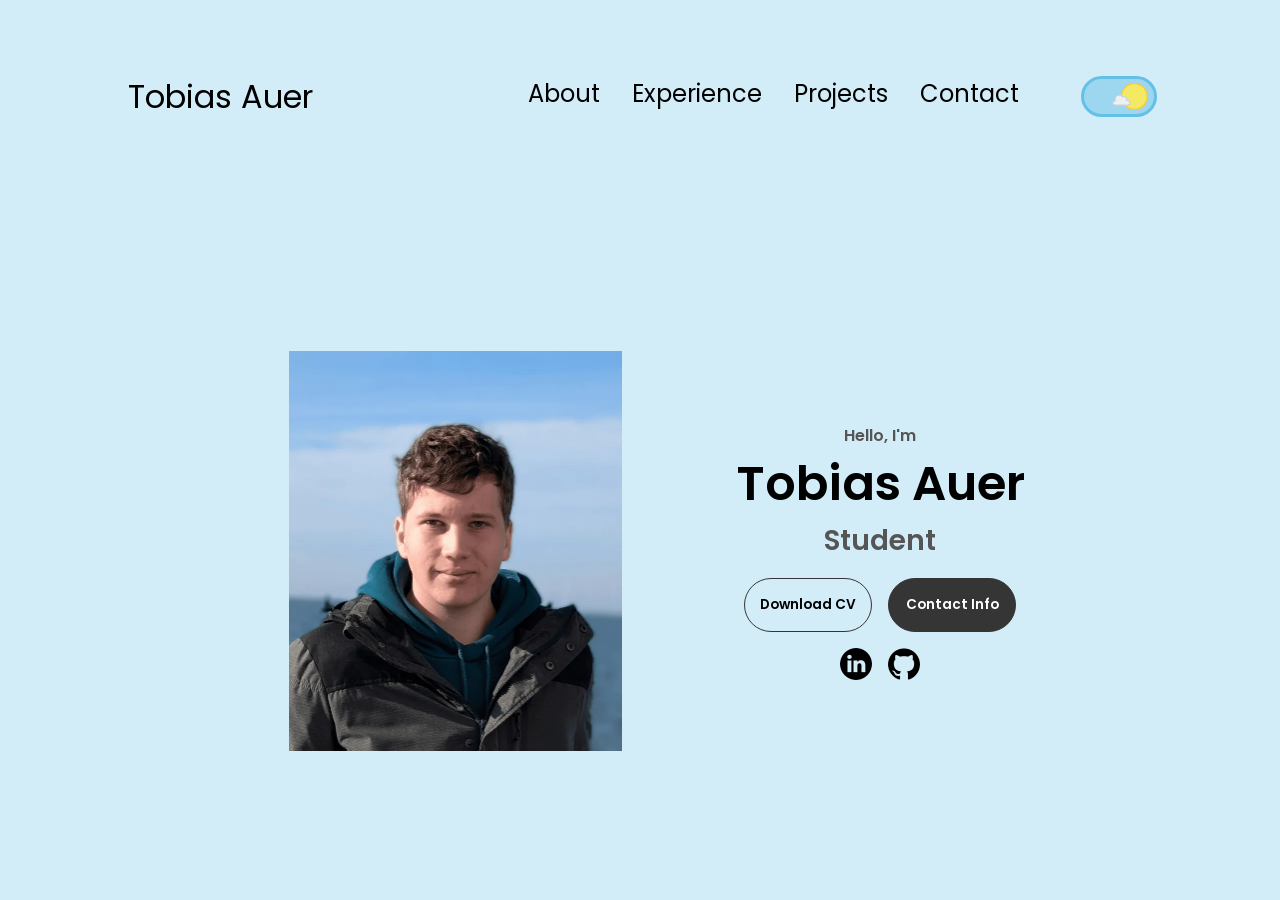
==== index.html @ bccbdb83 "feat: optimize images, accessibility, dark mode and legal pages - WebP images with blurred placehold" ====
<!DOCTYPE html>
<html lang="en">
  <head>
    <meta charset="UTF-8" />
    <meta name="viewport" content="width=device-width, initial-scale=1.0" />
    <title>Portfolio - Tobias Auer</title>
    <meta
      name="description"
      content="Portfolio of Tobias Auer: computer science student building full-stack web applications and custom ESP32 hardware."
    />
    <meta property="og:type" content="website" />
    <meta property="og:title" content="Portfolio - Tobias Auer" />
    <meta
      property="og:description"
      content="Full-stack web development and custom ESP32 hardware projects."
    />
    <meta property="og:url" content="https://t-auer.com/" />
    <link rel="icon" href="./assets/images/favicon.svg" type="image/svg+xml" />
    <link rel="stylesheet" href="./assets/css/style.css" />
    <link rel="stylesheet" href="./assets/css/mediaqueries.css" />
    <link rel="stylesheet" href="./assets/css/darkmode.css" />
    <noscript><link rel="stylesheet" href="./assets/css/noscript.css" /></noscript>
    <script src="./assets/js/theme-init.js"></script>
    <script defer src="./assets/vendor/gsap.min.js"></script>
    <script defer src="./assets/js/darkmode.js"></script>
    <!-- Umami analytics -->
    <script defer src="./assets/js/umami.js" data-website-id="c19e6339-53de-4e1c-acbc-b1aa8c773c00"></script>
  </head>

  <body>
    <a class="skip-link" href="#about">Skip to content</a>
    <div class="container">
      <div id="background"></div>

      <div class="scroll-area">
        <nav id="desktop-nav" aria-label="Main">
          <div class="logo">Tobias Auer</div>
          <div>
            <ul class="nav-links">
              <li><a href="#about">About</a></li>
              <li><a href="#experience">Experience</a></li>
              <li><a href="#projects">Projects</a></li>
              <li><a href="#contact">Contact</a></li>
              <li>
                <!-- The toggle graphic is loaded from assets/images/darkmode-toggle.svg -->
                <div class="darkmode-container">
                  <div class="dayNight">
                    <button
                      type="button"
                      id="day"
                      aria-label="Dark mode"
                      aria-pressed="false"
                    ></button>
                  </div>
                </div>
              </li>
            </ul>
          </div>
        </nav>
        <nav id="hamburger-nav" aria-label="Main">
          <div class="logo">Tobias Auer</div>
          <div class="hamburger-menu">
            <button
              type="button"
              class="hamburger-icon"
              aria-label="Menu"
              aria-expanded="false"
              aria-controls="mobile-menu"
            >
              <span></span>
              <span></span>
              <span></span>
            </button>
            <ul id="mobile-menu" class="menu-links">
              <li><a href="#about">About</a></li>
              <li><a href="#experience">Experience</a></li>
              <li><a href="#projects">Projects</a></li>
              <li><a href="#contact">Contact</a></li>
            </ul>
          </div>
        </nav>
        <section id="profile">
          <div class="section__pic-container">
            <img
              class="lqip"
              src="[data-uri]"
              data-src="./assets/images/pic1.webp"
              alt="Portrait of Tobias Auer by the sea"
            />
            <noscript><img src="./assets/images/pic1.webp" alt="Portrait of Tobias Auer by the sea" /></noscript>
          </div>
          <div class="section__text">
            <p class="section__text__p1">Hello, I'm</p>
            <h1 class="title">Tobias Auer</h1>
            <p class="section__text__p2">Student</p>
            <div class="btn-container">
              <a
                class="btn btn-color-2"
                href="./assets/documents/cv.pdf"
                target="_blank"
                rel="noopener"
              >
                Download CV
              </a>
              <a class="btn btn-color-1" href="#contact">Contact Info</a>
            </div>
            <div id="socials-container">
              <a
                href="https://www.linkedin.com/in/tobias-auer-b98010330/"
                target="_blank"
                rel="noopener"
              >
                <img
                  src="./assets/images/linkedin.png"
                  alt="LinkedIn profile"
                  class="icon"
                />
              </a>
              <a
                href="https://www.github.com/Faolan-exe"
                target="_blank"
                rel="noopener"
              >
                <img
                  src="./assets/images/github.png"
                  alt="GitHub profile"
                  class="icon"
                />
              </a>
            </div>
          </div>
        </section>
      </div>
      <section id="about" class="scroll-area">
        <p class="section__text__p1">Get to know more</p>
        <h1 class="title">About me</h1>
        <div class="section-container">
          <div class="section__pic-container">
            <img
              class="about-pic lqip"
              src="[data-uri]"
              data-src="./assets/images/about-pic.webp"
              alt="Stylized wolf head logo"
            />
            <noscript><img class="about-pic" src="./assets/images/about-pic.webp" alt="Stylized wolf head logo" /></noscript>
          </div>
          <div class="about-details-container">
            <div class="about-containers">
              <div class="details-container">
                <img
                  src="./assets/images/experience.png"
                  alt=""
                  class="icon"
                />
                <h3>Experience</h3>
                <p>
                  3+ years <br />
                  Fullstack Development
                </p>
              </div>
              <div class="details-container">
                <img
                  src="./assets/images/education.png"
                  alt=""
                  class="icon"
                />
                <h3>Education</h3>
                <p>
                  Gymnasium, Abitur <br>
                  Graduated: 2026
                </p>
              </div>
            </div>
            <div class="text-container">
              <p>
                I recently graduated from high school (Abitur) and have a deep-seated passion for full-stack software development and hardware engineering. <br><br>
                In the last months, I bridged the gap between software and hardware by designing a <a class="text-link" href="https://wiki.t-auer.com/en/pcb-design/project1" target="_blank" rel="noopener">custom PCB</a> for an ESP32-C3-based water detector, a project that required mastering SMD soldering, hardware debugging, and RF measurement using a VNA. Building on that, I designed a wearable <a class="text-link" href="https://wiki.t-auer.com/en/pcb-design/ef-badge/rev1-1_write_up" target="_blank" rel="noopener">convention badge</a> around a bare ESP32-S3 chip, featuring a 4-color e-paper display, 48 individually addressable LEDs and a full battery system with charger and fuel gauge, all configurable over WiFi. <br><br>
                Additionally, I am developing a centralized management platform for Minecraft servers that integrates real-time analytics and cross-server player statistics as well as a management website for my school.<br><br>
                I am currently studying Applied Computer Science and look forward to refining my ability to build complex, creative, and technically robust systems.
              </p>
            </div>
          </div>
        </div>
        <a href="#experience" class="arrow" aria-label="Go to Experience">
          <img src="./assets/images/arrow.png" alt="" class="icon" />
        </a>
      </section>
      <br />
      <section id="experience" class="scroll-area">
        <p class="section__text__p1">Explore my</p>
        <h1 class="title">Experience</h1>
        <div class="experience-details-container">
          <div class="about-containers">
            <div class="details-container">
              <h2 class="experience-sub-title">Frontend Development</h2>
              <div class="article-container">
                <article>
                  <img src="./assets/images/checkmark.png" alt="" class="icon" />
                  <div>
                    <h3>HTML</h3>
                    <p>Experienced</p>
                  </div>
                </article>
                <article>
                  <img src="./assets/images/checkmark.png" alt="" class="icon" />
                  <div>
                    <h3>CSS</h3>
                    <p>Intermediate</p>
                  </div>
                </article>
                <article>
                  <img src="./assets/images/checkmark.png" alt="" class="icon" />
                  <div>
                    <h3>JavaScript</h3>
                    <p>Intermediate</p>
                  </div>
                </article>
                <article>
                  <img src="./assets/images/checkmark.png" alt="" class="icon" />
                  <div>
                    <h3>Jinja</h3>
                    <p>Intermediate</p>
                  </div>
                </article>
              </div>
            </div>
            <div class="details-container">
              <h2 class="experience-sub-title">Backend Development</h2>
              <div class="article-container">
                <article>
                  <img src="./assets/images/checkmark.png" alt="" class="icon" />
                  <div>
                    <h3>Flask</h3>
                    <p>Experienced</p>
                  </div>
                </article>
                <article>
                  <img src="./assets/images/checkmark.png" alt="" class="icon" />
                  <div>
                    <h3>Django</h3>
                    <p>Basic</p>
                  </div>
                </article>
                <article>
                  <img src="./assets/images/checkmark.png" alt="" class="icon" />
                  <div>
                    <h3>PostgreSQL</h3>
                    <p>Basic</p>
                  </div>
                </article>
                <article>
                  <img src="./assets/images/checkmark.png" alt="" class="icon" />
                  <div>
                    <h3>Docker</h3>
                    <p>Basic</p>
                  </div>
                </article>
              </div>
            </div>
          </div>
          <div class="about-containers">
            <div class="details-container">
              <h2 class="experience-sub-title">Hardware</h2>
              <div class="article-container">
                <article>
                  <img src="./assets/images/checkmark.png" alt="" class="icon" />
                  <div>
                    <h3>PCB Design</h3>
                    <p>Intermediate</p>
                  </div>
                </article>
                <article>
                  <img src="./assets/images/checkmark.png" alt="" class="icon" />
                  <div>
                    <h3>ESP32</h3>
                    <p>Intermediate</p>
                  </div>
                </article>
                <article>
                  <img src="./assets/images/checkmark.png" alt="" class="icon" />
                  <div>
                    <h3>SMD Soldering</h3>
                    <p>Intermediate</p>
                  </div>
                </article>
                <article>
                  <img src="./assets/images/checkmark.png" alt="" class="icon" />
                  <div>
                    <h3>RF (VNA)</h3>
                    <p>Basic</p>
                  </div>
                </article>
              </div>
            </div>
            <div class="details-container">
              <h2 class="experience-sub-title">Other skills</h2>
              <div class="article-container">
                <article>
                  <img src="./assets/images/checkmark.png" alt="" class="icon" />
                  <div>
                    <h3>Python</h3>
                    <p>Experienced</p>
                  </div>
                </article>
                <article>
                  <img src="./assets/images/checkmark.png" alt="" class="icon" />
                  <div>
                    <h3>Java</h3>
                    <p>Intermediate</p>
                  </div>
                </article>
                <article>
                  <img src="./assets/images/checkmark.png" alt="" class="icon" />
                  <div>
                    <h3>C++</h3>
                    <p>Basic</p>
                  </div>
                </article>
                <article>
                  <img src="./assets/images/checkmark.png" alt="" class="icon" />
                  <div>
                    <h3>Git</h3>
                    <p>Basic</p>
                  </div>
                </article>
                <article>
                  <img src="./assets/images/checkmark.png" alt="" class="icon" />
                  <div>
                    <h3>Proxmox</h3>
                    <p>Basic</p>
                  </div>
                </article>
              </div>
            </div>
          </div>
        </div>
        <a href="#projects" class="arrow" aria-label="Go to Projects">
          <img src="./assets/images/arrow.png" alt="" class="icon" />
        </a>
      </section>
      <br />
      <section id="projects" class="scroll-area">
        <p class="section__text__p1">Browse my recent</p>
        <h1 class="title">Projects</h1>
        <div class="experience-details-container">
          <div class="about-containers">
            <div class="details-container color-container">
              <div class="article-container">
                <img
                  class="project-img lqip"
                  src="[data-uri]"
                  data-src="./assets/images/project-pcb.webp"
                  alt="Convention badge PCB with e-paper name display and RGB LEDs"
                />
                <noscript><img class="project-img" src="./assets/images/project-pcb.webp" alt="Convention badge PCB with e-paper name display and RGB LEDs" /></noscript>
              </div>
              <h2 class="experience-sub-title project-title">Convention Badge</h2>
              <div class="btn-container">
                <a
                  class="btn btn-color-2 projects-btn"
                  href="https://wiki.t-auer.com/en/pcb-design/ef-badge/rev1-1_write_up"
                  target="_blank"
                  rel="noopener"
                >
                  Wiki
                </a>
              </div>
            </div>
            <div class="details-container color-container">
              <div class="article-container">
                <img
                  class="project-img lqip"
                  src="[data-uri]"
                  data-src="./assets/images/project-2.webp"
                  alt="Minecraft grass block"
                />
                <noscript><img class="project-img" src="./assets/images/project-2.webp" alt="Minecraft grass block" /></noscript>
              </div>
              <h2 class="experience-sub-title project-title">Minecraft Statistics</h2>
              <div class="btn-container">
                <a
                  class="btn btn-color-2 projects-btn"
                  href="https://github.com/Faolan-Exe/MCConnect"
                  target="_blank"
                  rel="noopener"
                >
                  Github
                </a>
                <a
                  class="btn btn-color-2 projects-btn"
                  href="https://mc.tobisit.de"
                  target="_blank"
                  rel="noopener"
                >
                  Live Demo
                </a>
              </div>
            </div>
            <div class="details-container color-container">
              <div class="article-container">
                <img
                  class="project-img lqip"
                  src="[data-uri]"
                  data-src="./assets/images/project-3.webp"
                  alt="GitHub logo"
                />
                <noscript><img class="project-img" src="./assets/images/project-3.webp" alt="GitHub logo" /></noscript>
              </div>
              <h2 class="experience-sub-title project-title">See more</h2>
              <div class="btn-container">
                <a
                  class="btn btn-color-2 projects-btn"
                  href="https://www.github.com/Faolan-exe"
                  target="_blank"
                  rel="noopener"
                >
                  Github
                </a>
              </div>
            </div>
          </div>
        </div>
        <a href="#contact" class="arrow" aria-label="Go to Contact">
          <img src="./assets/images/arrow.png" alt="" class="icon" />
        </a>
      </section>
      <br />
      <section id="contact" class="scroll-area">
        <p class="section__text__p1">Get in touch</p>
        <h1 class="title">Contact me</h1>
        <div class="contact-info-upper-container">
          <div class="contact-info-container">
            <img
              src="./assets/images/email.png"
              alt=""
              class="icon contact-icon email-icon"
            />
            <p><a href="mailto:mail@t-auer.com">mail@t-auer.com</a></p>
          </div>
          <div class="contact-info-container">
            <img
              src="./assets/images/linkedin.png"
              alt=""
              class="icon contact-icon"
            />
            <p><a href="https://www.linkedin.com/in/tobias-auer-b98010330/" target="_blank" rel="noopener">LinkedIn</a></p>
          </div>
        </div>
        <a href="#profile" class="arrow" aria-label="Back to top">
          <img src="./assets/images/arrow.png" alt="" class="icon reverse" />
        </a>
      </section>

      <footer>
        <nav class="nav-links-container" aria-label="Footer">
          <ul class="nav-links">
            <li><a href="#about">About</a></li>
            <li><a href="#experience">Experience</a></li>
            <li><a href="#projects">Projects</a></li>
            <li><a href="#contact">Contact</a></li>
          </ul>
        </nav>
        <p>
          Copyright &#169; <span id="year"></span> Tobias Auer. All rights
          reserved.
        </p>
        <p class="legal-links">
          <a href="./impressum.html">Impressum</a> ·
          <a href="./datenschutz.html">Datenschutz</a>
        </p>
      </footer>
    </div>
    <script src="./assets/js/script.js"></script>
  </body>
</html>
---- assets/css/style.css ----
/* GENERAL */

@font-face {
  font-family: "Poppins";
  font-style: normal;
  font-weight: 300;
  font-display: swap;
  src: url("../fonts/poppins-300.woff2") format("woff2");
}
@font-face {
  font-family: "Poppins";
  font-style: normal;
  font-weight: 400;
  font-display: swap;
  src: url("../fonts/poppins-400.woff2") format("woff2");
}
@font-face {
  font-family: "Poppins";
  font-style: normal;
  font-weight: 500;
  font-display: swap;
  src: url("../fonts/poppins-500.woff2") format("woff2");
}
@font-face {
  font-family: "Poppins";
  font-style: normal;
  font-weight: 600;
  font-display: swap;
  src: url("../fonts/poppins-600.woff2") format("woff2");
}

* {
  margin: 0;
  padding: 0;
}


body {
  font-family: "Poppins", sans-serif;
  overflow: hidden;
  background-color: white;
}

html {
  scroll-behavior: smooth;
}

p {
  color: rgb(85, 85, 85);
}


/* TRANSITION */

a,
.btn {
  transition: all 300ms ease;
}

/* DESKTOP NAV */

nav,
.nav-links {
  display: flex;
}

nav {
  justify-content: space-around;
  align-items: center;
  height: 17vh;
}

.nav-links {
  gap: 2rem;
  list-style: none;
  font-size: 1.5rem;
}

a {
  color: black;
  text-decoration: none;
  /* text-decoration-color: white; */
}

a:hover {
  color: grey !important;
  text-decoration: underline;
  text-underline-offset: 1rem;
  text-decoration-color: rgb(85,85,85);
  transition: none; 
}

.logo {
  font-size: 2rem;
}

.logo:hover {
  cursor: default;
}

/* HAMBURGER MENU */

#hamburger-nav {
  display: none;
}

.hamburger-menu {
  position: relative;
  display: inline-block;
}

.hamburger-icon {
  display: flex;
  flex-direction: column;
  justify-content: space-between;
  height: 24px;
  width: 30px;
  cursor: pointer;
  padding: 0;
  border: 0;
  background: none;
}

.hamburger-icon span {
  width: 100%;
  height: 2px;
  background-color: black;
  transition: all 0.3s ease-in-out;
}

.menu-links {
  position: absolute;
  top: 100%;
  right: 0;
  background-color: white;
  width: fit-content;
  max-height: 0;
  overflow: hidden;
  transition: all 0.3s ease-in-out;
}


.menu-links a {
  display: block;
  padding: 10px;
  text-align: center;
  font-size: 1.5rem;
  color: black;
  text-decoration: none;
  transition: all 0.3s ease-in-out;
}

.menu-links li {
  list-style: none;
}

.menu-links {
  visibility: hidden;
  z-index: 10;
}

.menu-links.open {
  max-height: 300px;
  visibility: visible;
}

.hamburger-icon.open span:first-child {
  transform: rotate(45deg) translate(10px, 5px);
}

.hamburger-icon.open span:nth-child(2) {
  opacity: 0;
}

.hamburger-icon.open span:last-child {
  transform: rotate(-45deg) translate(10px, -5px);
}

.hamburger-icon span:first-child {
  transform: none;
}

.hamburger-icon span:first-child {
  opacity: 1;
}

.hamburger-icon span:first-child {
  transform: none;
}

/* SECTIONS */

section {
  padding-top: 4vh;
  height: 96vh;
  margin: 0 10rem;
  box-sizing: border-box;
  min-height: fit-content;
}

.section-container {
  display: flex;
}

/* PROFILE SECTION */

#profile {
  display: flex;
  justify-content: center;
  gap: 5rem;
  height: 80vh;
}

.section__pic-container {
  display: flex;
  height: 400px;
  width: 400px;
  margin: auto 0;
}
.section__pic-container img {
  margin: 0 auto;
}

.section__text {
  align-self: center;
  text-align: center;
}

.section__text p {
  font-weight: 600;
}

.section__text__p1 {
  text-align: center;
}

.section__text__p2 {
  font-size: 1.75rem;
  margin-bottom: 1rem;
}

.title {
  font-size: 3rem;
  text-align: center;
}

#socials-container {
  display: flex;
  justify-content: center;
  margin-top: 1rem;
  gap: 1rem;
}

/* ICONS */

.icon {
  cursor: pointer;
  height: 2rem;
}

/* BUTTONS */

.btn-container {
  display: flex;
  justify-content: center;
  gap: 1rem;
}

.btn {
  font-weight: 600;
  transition: all 300ms ease;
  padding: 1rem;
  width: 8rem;
  border-radius: 2rem;
}

.btn-color-1,
.btn-color-2 {
  border: rgb(53, 53, 53) 0.1rem solid;
}

.btn-color-1:hover,
.btn-color-2:hover {
  cursor: pointer;
}

.btn-color-1,
.btn-color-2:hover {
  background: rgb(53, 53, 53);
  color: white;
}

.btn-color-1:hover {
  background: rgb(0, 0, 0);
}

.btn-color-2 {
  background: none;
}

.btn-color-2:hover {
  border: rgb(255, 255, 255) 0.1rem solid;
}

.btn-container {
  gap: 1rem;
}

/* ABOUT SECTION */

#about {
  position: relative;
}

.about-containers {
  gap: 2rem;
  margin-bottom: 2rem;
  margin-top: 2rem;
}

.about-details-container {
  justify-content: center;
  flex-direction: column;
}

.about-containers,
.about-details-container {
  display: flex;
}

.about-pic {
  border-radius: 2rem;
}

.arrow {
  position: absolute;
  right: -5rem;
  bottom: 2.5rem;
}

.details-container {
  padding: 1.5rem;
  flex: 1;
  background: white;
  border-radius: 2rem;
  border: rgb(53, 53, 53) 0.1rem solid;
  border-color: rgb(163, 163, 163);
  text-align: center;
}

.section-container {
  gap: 4rem;
  height: 80%;
}

.section__pic-container {
  height: 400px;
  width: 400px;
  margin: auto 0;
}

/* EXPERIENCE SECTION */

#experience {
  position: relative;
}

.experience-sub-title {
  color: rgb(85, 85, 85);
  font-weight: 600;
  font-size: 1.75rem;
  margin-bottom: 2rem;
}

.experience-details-container {
  display: flex;
  justify-content: center;
  flex-direction: column;
}

.article-container {
  display: flex;
  text-align: initial;
  flex-wrap: wrap;
  flex-direction: row;
  gap: 2.5rem;
  justify-content: space-around;
}

article {
  display: flex;
  width: 10rem;
  justify-content: space-around;
  gap: 0.5rem;
}

article .icon {
  cursor: default;
}

/* PROJECTS SECTION */

#projects {
  position: relative;
}

.color-container {
  border-color: rgb(163, 163, 163);
  background: rgb(250, 250, 250);
  /* equal card widths, regardless of title/button length */
  flex: 1 1 0;
  min-width: 15rem;
}

.project-img {
  border-radius: 2rem;
  width: 90%;
  height: 90%;
  aspect-ratio: 1 / 1;
  object-fit: cover;
}

.project-title {
  margin: 1rem;
  color: black;
}

.project-btn {
  color: black;
  border-color: rgb(163, 163, 163);
}

/* CONTACT */

#contact {
  display: flex;
  justify-content: center;
  flex-direction: column;
  height: 70vh;
}

.contact-info-upper-container {
  display: flex;
  justify-content: center;
  border-radius: 2rem;
  border: rgb(53, 53, 53) 0.1rem solid;
  border-color: rgb(163, 163, 163);
  margin: 2rem auto;
  padding: 0.5rem;
}

.contact-info-container {
  display: flex;
  align-items: center;
  justify-content: center;
  gap: 0.5rem;
  margin: 1rem;
}

.contact-info-container p {
  font-size: larger;
}

.contact-icon {
  cursor: default;
}

#contact {
  position: relative;
}
.reverse {
  transform: rotate(180deg);
}

.email-icon {
  height: 2.5rem;
}

/* FOOTER SECTION */

footer {
  height: 26vh;
  margin: 0 1rem;
}

footer p {
  text-align: center;
}

/* Scroll snapping */
.container {
  height: 100vh; /* Ensure the container fills the viewport height */
  overflow-y: scroll; /* Enable vertical scrolling */
  scroll-snap-type: y mandatory; /* Enable mandatory scroll snapping vertically */
  scroll-behavior: smooth;
}

.scroll-area {
  /* height: 100vh; Each section should fill the viewport height */
  scroll-snap-align: start; /* Snap each section to the start of the viewport */
  padding: 20px; /* Adjust padding as needed */
  box-sizing: border-box; /* Ensure padding and borders do not affect the height */
  /* background-color: #f5f5f5; */
}

/* LINKS IN TEXT */

.text-link {
  text-decoration: underline;
  text-underline-offset: 3px;
}

/* BUTTON LINKS IN PROFILE (same size as the former <button>s) */

.section__text .btn {
  box-sizing: border-box;
  padding: 1rem 0.5rem;
  font-size: 0.85rem;
  text-align: center;
}

#socials-container a {
  display: flex;
}

/* ACCESSIBILITY */

:focus-visible {
  outline: 3px solid #3b82f6;
  outline-offset: 3px;
  border-radius: 4px;
}

.skip-link {
  position: absolute;
  top: -100px;
  left: 1rem;
  z-index: 10;
  padding: 0.5rem 1rem;
  background: rgb(53, 53, 53);
  color: white;
  border-radius: 0.5rem;
}

.skip-link:focus {
  top: 1rem;
}

@media (prefers-reduced-motion: reduce) {
  html,
  .container {
    scroll-behavior: auto;
  }
}

/* PROGRESSIVE IMAGES */

img.lqip {
  filter: blur(12px);
  clip-path: inset(0);
  transition: filter 0.4s ease-out;
}

img.about-pic.lqip,
img.project-img.lqip {
  clip-path: inset(0 round 2rem);
}

img.lqip.lqip-loaded {
  filter: none;
}

/* FOOTER LEGAL LINKS */

.legal-links {
  margin-top: 0.5rem;
  font-size: 0.8rem;
}

.legal-links a {
  color: rgb(120, 120, 120);
}
---- assets/css/darkmode.css ----
.darkmode-container {
  display: flex;
  align-items: center;
}

svg {
  z-index: 2;
  pointer-events: none;
  margin-left: -74px;
}

#day,
#night {
  width: 70px;
  height: 35px;
  background: white;
  z-index: 1;
  cursor: pointer;
  border-radius: 100px;
  background: #9cd6ef;
  border: 3px solid #65c0e7;
  display: block;
  padding: 0;
  box-sizing: content-box;
}

.dayNight {
  margin-left: 30px;
  position: relative;
}

#day,
#night {
  top: 0;
  left: 0;
}


#background {
  width: 100%;
  height: 100vh;
  position: absolute;
  background: #d3edf8;
  z-index: -1;
}

:root {
  transition: all 1s;
}

a {
  transition: all 1s;
}

/* Dark theme: one class on <html>, set before the first paint by theme-init.js */

.theme-dark {
  color-scheme: light dark;
}

.theme-dark #background {
  background: #0d1f2b;
}

.theme-dark #day,
#night {
  background: #224f6d;
  border-color: #cad4d8;
}

.theme-dark .btn-color-2:hover {
  background-color: rgb(192, 192, 192);
  color: black;
  border: 0;
}
.theme-dark .btn-color-2 {
  color: #e9e9e9;
  border: solid 1px #e9e9e9 !important;
}
.theme-dark .btn-color-1:hover {
  background-color: white;
  color: black;
}

.theme-dark p {
  color: rgb(204, 204, 204);
}

.theme-dark .details-container {
  background-color: rgb(53, 53, 53);
}

.theme-dark h2 {
  color: white;
}

.theme-dark img.icon {
  filter: invert(1);
}

img.icon {
  transition: all 1s;
}

.theme-dark .menu-links {
  color: white;
  background-color: rgb(53, 53, 53);
}

.theme-dark .hamburger-icon span {
  background-color: white;
}

.theme-dark a {
  color: white;
}

.theme-dark .legal-links a {
  color: rgb(170, 170, 170);
}

/* No fade animations while the page is loading */
.no-transition,
.no-transition * {
  transition: none !important;
}
---- assets/css/noscript.css ----
/* Without JavaScript the full images are shown via <noscript>. */
img.lqip {
  display: none !important;
}
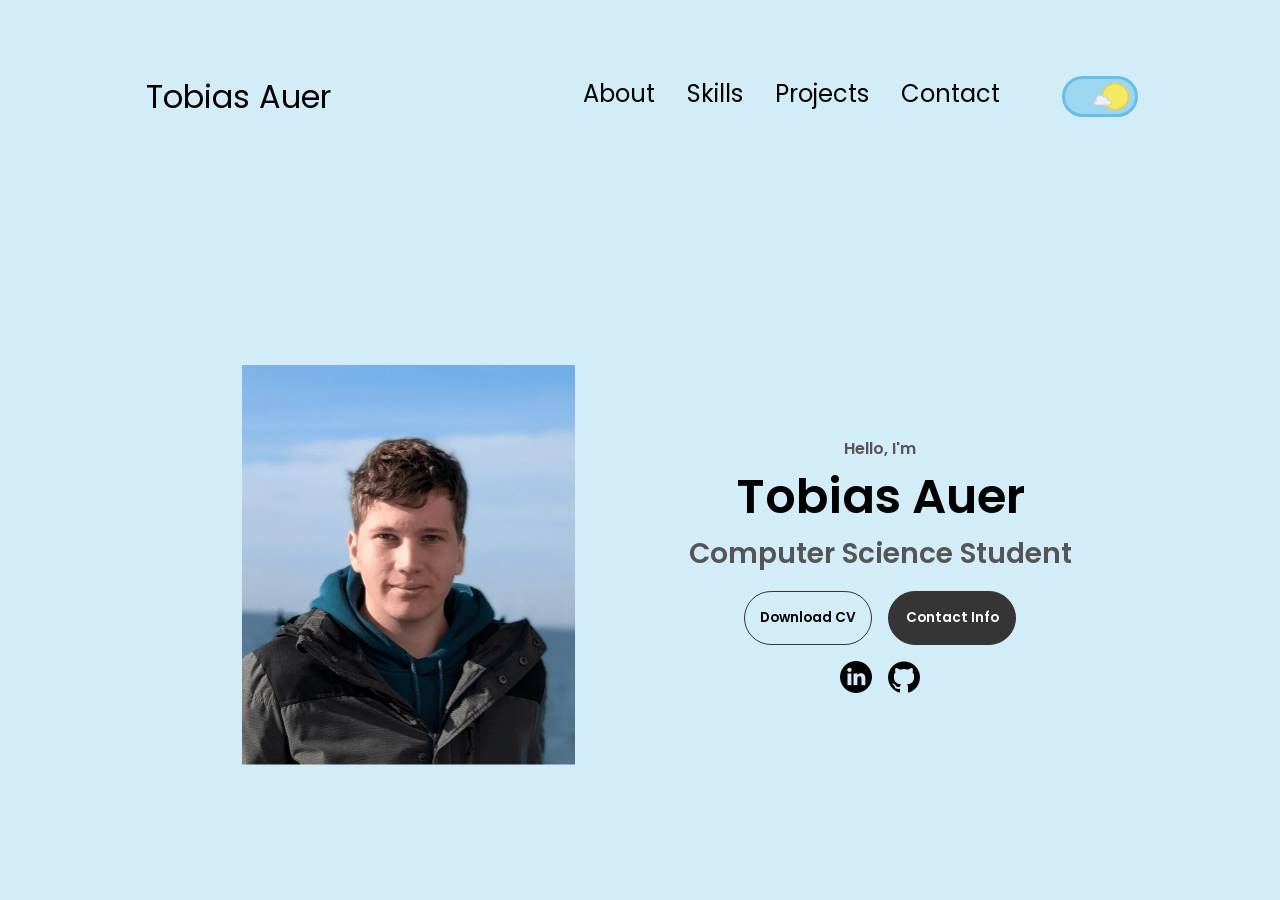
==== commit 75bb03b0: "feat: water sensor project, skills section and mobile dark mode toggle - dark mode toggle also in th" ====
--- a/index.html
+++ b/index.html
@@ -15,6 +15,10 @@
       content="Full-stack web development and custom ESP32 hardware projects."
     />
     <meta property="og:url" content="https://t-auer.com/" />
+    <meta property="og:image" content="https://t-auer.com/assets/images/og-image.jpg" />
+    <meta property="og:image:width" content="1200" />
+    <meta property="og:image:height" content="630" />
+    <meta name="twitter:card" content="summary_large_image" />
     <link rel="icon" href="./assets/images/favicon.svg" type="image/svg+xml" />
     <link rel="stylesheet" href="./assets/css/style.css" />
     <link rel="stylesheet" href="./assets/css/mediaqueries.css" />
@@ -38,7 +42,7 @@
           <div>
             <ul class="nav-links">
               <li><a href="#about">About</a></li>
-              <li><a href="#experience">Experience</a></li>
+              <li><a href="#skills">Skills</a></li>
               <li><a href="#projects">Projects</a></li>
               <li><a href="#contact">Contact</a></li>
               <li>
@@ -47,7 +51,7 @@
                   <div class="dayNight">
                     <button
                       type="button"
-                      id="day"
+                      class="theme-toggle"
                       aria-label="Dark mode"
                       aria-pressed="false"
                     ></button>
@@ -57,26 +61,38 @@
             </ul>
           </div>
         </nav>
-        <nav id="hamburger-nav" aria-label="Main">
+        <nav id="hamburger-nav" aria-label="Main (mobile)">
           <div class="logo">Tobias Auer</div>
-          <div class="hamburger-menu">
-            <button
-              type="button"
-              class="hamburger-icon"
-              aria-label="Menu"
-              aria-expanded="false"
-              aria-controls="mobile-menu"
-            >
-              <span></span>
-              <span></span>
-              <span></span>
-            </button>
-            <ul id="mobile-menu" class="menu-links">
-              <li><a href="#about">About</a></li>
-              <li><a href="#experience">Experience</a></li>
-              <li><a href="#projects">Projects</a></li>
-              <li><a href="#contact">Contact</a></li>
-            </ul>
+          <div class="hamburger-actions">
+            <div class="darkmode-container">
+              <div class="dayNight">
+                <button
+                  type="button"
+                  class="theme-toggle"
+                  aria-label="Dark mode"
+                  aria-pressed="false"
+                ></button>
+              </div>
+            </div>
+            <div class="hamburger-menu">
+              <button
+                type="button"
+                class="hamburger-icon"
+                aria-label="Menu"
+                aria-expanded="false"
+                aria-controls="mobile-menu"
+              >
+                <span></span>
+                <span></span>
+                <span></span>
+              </button>
+              <ul id="mobile-menu" class="menu-links">
+                <li><a href="#about">About</a></li>
+                <li><a href="#skills">Skills</a></li>
+                <li><a href="#projects">Projects</a></li>
+                <li><a href="#contact">Contact</a></li>
+              </ul>
+            </div>
           </div>
         </nav>
         <section id="profile">
@@ -92,7 +108,7 @@
           <div class="section__text">
             <p class="section__text__p1">Hello, I'm</p>
             <h1 class="title">Tobias Auer</h1>
-            <p class="section__text__p2">Student</p>
+            <p class="section__text__p2">Computer Science Student</p>
             <div class="btn-container">
               <a
                 class="btn btn-color-2"
@@ -133,7 +149,7 @@
       </div>
       <section id="about" class="scroll-area">
         <p class="section__text__p1">Get to know more</p>
-        <h1 class="title">About me</h1>
+        <h2 class="title">About me</h2>
         <div class="section-container">
           <div class="section__pic-container">
             <img
@@ -181,77 +197,77 @@
             </div>
           </div>
         </div>
-        <a href="#experience" class="arrow" aria-label="Go to Experience">
+        <a href="#skills" class="arrow" aria-label="Go to Skills">
           <img src="./assets/images/arrow.png" alt="" class="icon" />
         </a>
       </section>
       <br />
-      <section id="experience" class="scroll-area">
+      <section id="skills" class="scroll-area">
         <p class="section__text__p1">Explore my</p>
-        <h1 class="title">Experience</h1>
+        <h2 class="title">Skills</h2>
         <div class="experience-details-container">
           <div class="about-containers">
             <div class="details-container">
-              <h2 class="experience-sub-title">Frontend Development</h2>
-              <div class="article-container">
-                <article>
-                  <img src="./assets/images/checkmark.png" alt="" class="icon" />
-                  <div>
-                    <h3>HTML</h3>
+              <h3 class="experience-sub-title">Frontend Development</h3>
+              <div class="article-container">
+                <article>
+                  <img src="./assets/images/checkmark.png" alt="" class="icon" />
+                  <div>
+                    <h4>HTML</h4>
                     <p>Experienced</p>
                   </div>
                 </article>
                 <article>
                   <img src="./assets/images/checkmark.png" alt="" class="icon" />
                   <div>
-                    <h3>CSS</h3>
-                    <p>Intermediate</p>
-                  </div>
-                </article>
-                <article>
-                  <img src="./assets/images/checkmark.png" alt="" class="icon" />
-                  <div>
-                    <h3>JavaScript</h3>
-                    <p>Intermediate</p>
-                  </div>
-                </article>
-                <article>
-                  <img src="./assets/images/checkmark.png" alt="" class="icon" />
-                  <div>
-                    <h3>Jinja</h3>
+                    <h4>CSS</h4>
+                    <p>Intermediate</p>
+                  </div>
+                </article>
+                <article>
+                  <img src="./assets/images/checkmark.png" alt="" class="icon" />
+                  <div>
+                    <h4>JavaScript</h4>
+                    <p>Intermediate</p>
+                  </div>
+                </article>
+                <article>
+                  <img src="./assets/images/checkmark.png" alt="" class="icon" />
+                  <div>
+                    <h4>Jinja</h4>
                     <p>Intermediate</p>
                   </div>
                 </article>
               </div>
             </div>
             <div class="details-container">
-              <h2 class="experience-sub-title">Backend Development</h2>
-              <div class="article-container">
-                <article>
-                  <img src="./assets/images/checkmark.png" alt="" class="icon" />
-                  <div>
-                    <h3>Flask</h3>
+              <h3 class="experience-sub-title">Backend Development</h3>
+              <div class="article-container">
+                <article>
+                  <img src="./assets/images/checkmark.png" alt="" class="icon" />
+                  <div>
+                    <h4>Flask</h4>
                     <p>Experienced</p>
                   </div>
                 </article>
                 <article>
                   <img src="./assets/images/checkmark.png" alt="" class="icon" />
                   <div>
-                    <h3>Django</h3>
-                    <p>Basic</p>
-                  </div>
-                </article>
-                <article>
-                  <img src="./assets/images/checkmark.png" alt="" class="icon" />
-                  <div>
-                    <h3>PostgreSQL</h3>
-                    <p>Basic</p>
-                  </div>
-                </article>
-                <article>
-                  <img src="./assets/images/checkmark.png" alt="" class="icon" />
-                  <div>
-                    <h3>Docker</h3>
+                    <h4>Django</h4>
+                    <p>Basic</p>
+                  </div>
+                </article>
+                <article>
+                  <img src="./assets/images/checkmark.png" alt="" class="icon" />
+                  <div>
+                    <h4>PostgreSQL</h4>
+                    <p>Basic</p>
+                  </div>
+                </article>
+                <article>
+                  <img src="./assets/images/checkmark.png" alt="" class="icon" />
+                  <div>
+                    <h4>Docker</h4>
                     <p>Basic</p>
                   </div>
                 </article>
@@ -260,73 +276,73 @@
           </div>
           <div class="about-containers">
             <div class="details-container">
-              <h2 class="experience-sub-title">Hardware</h2>
-              <div class="article-container">
-                <article>
-                  <img src="./assets/images/checkmark.png" alt="" class="icon" />
-                  <div>
-                    <h3>PCB Design</h3>
-                    <p>Intermediate</p>
-                  </div>
-                </article>
-                <article>
-                  <img src="./assets/images/checkmark.png" alt="" class="icon" />
-                  <div>
-                    <h3>ESP32</h3>
-                    <p>Intermediate</p>
-                  </div>
-                </article>
-                <article>
-                  <img src="./assets/images/checkmark.png" alt="" class="icon" />
-                  <div>
-                    <h3>SMD Soldering</h3>
-                    <p>Intermediate</p>
-                  </div>
-                </article>
-                <article>
-                  <img src="./assets/images/checkmark.png" alt="" class="icon" />
-                  <div>
-                    <h3>RF (VNA)</h3>
+              <h3 class="experience-sub-title">Hardware</h3>
+              <div class="article-container">
+                <article>
+                  <img src="./assets/images/checkmark.png" alt="" class="icon" />
+                  <div>
+                    <h4>PCB Design</h4>
+                    <p>Intermediate</p>
+                  </div>
+                </article>
+                <article>
+                  <img src="./assets/images/checkmark.png" alt="" class="icon" />
+                  <div>
+                    <h4>ESP32</h4>
+                    <p>Intermediate</p>
+                  </div>
+                </article>
+                <article>
+                  <img src="./assets/images/checkmark.png" alt="" class="icon" />
+                  <div>
+                    <h4>SMD Soldering</h4>
+                    <p>Intermediate</p>
+                  </div>
+                </article>
+                <article>
+                  <img src="./assets/images/checkmark.png" alt="" class="icon" />
+                  <div>
+                    <h4>RF (VNA)</h4>
                     <p>Basic</p>
                   </div>
                 </article>
               </div>
             </div>
             <div class="details-container">
-              <h2 class="experience-sub-title">Other skills</h2>
-              <div class="article-container">
-                <article>
-                  <img src="./assets/images/checkmark.png" alt="" class="icon" />
-                  <div>
-                    <h3>Python</h3>
+              <h3 class="experience-sub-title">Other skills</h3>
+              <div class="article-container">
+                <article>
+                  <img src="./assets/images/checkmark.png" alt="" class="icon" />
+                  <div>
+                    <h4>Python</h4>
                     <p>Experienced</p>
                   </div>
                 </article>
                 <article>
                   <img src="./assets/images/checkmark.png" alt="" class="icon" />
                   <div>
-                    <h3>Java</h3>
-                    <p>Intermediate</p>
-                  </div>
-                </article>
-                <article>
-                  <img src="./assets/images/checkmark.png" alt="" class="icon" />
-                  <div>
-                    <h3>C++</h3>
-                    <p>Basic</p>
-                  </div>
-                </article>
-                <article>
-                  <img src="./assets/images/checkmark.png" alt="" class="icon" />
-                  <div>
-                    <h3>Git</h3>
-                    <p>Basic</p>
-                  </div>
-                </article>
-                <article>
-                  <img src="./assets/images/checkmark.png" alt="" class="icon" />
-                  <div>
-                    <h3>Proxmox</h3>
+                    <h4>Java</h4>
+                    <p>Intermediate</p>
+                  </div>
+                </article>
+                <article>
+                  <img src="./assets/images/checkmark.png" alt="" class="icon" />
+                  <div>
+                    <h4>C++</h4>
+                    <p>Basic</p>
+                  </div>
+                </article>
+                <article>
+                  <img src="./assets/images/checkmark.png" alt="" class="icon" />
+                  <div>
+                    <h4>Git</h4>
+                    <p>Basic</p>
+                  </div>
+                </article>
+                <article>
+                  <img src="./assets/images/checkmark.png" alt="" class="icon" />
+                  <div>
+                    <h4>Proxmox</h4>
                     <p>Basic</p>
                   </div>
                 </article>
@@ -341,7 +357,7 @@
       <br />
       <section id="projects" class="scroll-area">
         <p class="section__text__p1">Browse my recent</p>
-        <h1 class="title">Projects</h1>
+        <h2 class="title">Projects</h2>
         <div class="experience-details-container">
           <div class="about-containers">
             <div class="details-container color-container">
@@ -354,7 +370,7 @@
                 />
                 <noscript><img class="project-img" src="./assets/images/project-pcb.webp" alt="Convention badge PCB with e-paper name display and RGB LEDs" /></noscript>
               </div>
-              <h2 class="experience-sub-title project-title">Convention Badge</h2>
+              <h3 class="experience-sub-title project-title">Convention Badge</h3>
               <div class="btn-container">
                 <a
                   class="btn btn-color-2 projects-btn"
@@ -370,13 +386,35 @@
               <div class="article-container">
                 <img
                   class="project-img lqip"
+                  src="[data-uri]"
+                  data-src="./assets/images/project-water-sensor.webp"
+                  alt="3D render of the ESP32-C3 water sensor PCB with battery holder and buzzer"
+                />
+                <noscript><img class="project-img" src="./assets/images/project-water-sensor.webp" alt="3D render of the ESP32-C3 water sensor PCB with battery holder and buzzer" /></noscript>
+              </div>
+              <h3 class="experience-sub-title project-title">Water Sensor</h3>
+              <div class="btn-container">
+                <a
+                  class="btn btn-color-2 projects-btn"
+                  href="https://wiki.t-auer.com/en/pcb-design/project1"
+                  target="_blank"
+                  rel="noopener"
+                >
+                  Wiki
+                </a>
+              </div>
+            </div>
+            <div class="details-container color-container">
+              <div class="article-container">
+                <img
+                  class="project-img lqip"
                   src="[data-uri]"
                   data-src="./assets/images/project-2.webp"
                   alt="Minecraft grass block"
                 />
                 <noscript><img class="project-img" src="./assets/images/project-2.webp" alt="Minecraft grass block" /></noscript>
               </div>
-              <h2 class="experience-sub-title project-title">Minecraft Statistics</h2>
+              <h3 class="experience-sub-title project-title">Minecraft Statistics</h3>
               <div class="btn-container">
                 <a
                   class="btn btn-color-2 projects-btn"
@@ -406,7 +444,7 @@
                 />
                 <noscript><img class="project-img" src="./assets/images/project-3.webp" alt="GitHub logo" /></noscript>
               </div>
-              <h2 class="experience-sub-title project-title">See more</h2>
+              <h3 class="experience-sub-title project-title">See more</h3>
               <div class="btn-container">
                 <a
                   class="btn btn-color-2 projects-btn"
@@ -427,7 +465,7 @@
       <br />
       <section id="contact" class="scroll-area">
         <p class="section__text__p1">Get in touch</p>
-        <h1 class="title">Contact me</h1>
+        <h2 class="title">Contact me</h2>
         <div class="contact-info-upper-container">
           <div class="contact-info-container">
             <img
@@ -435,7 +473,7 @@
               alt=""
               class="icon contact-icon email-icon"
             />
-            <p><a href="mailto:mail@t-auer.com">mail@t-auer.com</a></p>
+            <p data-obf-mail="bW9jLnJldWEtdEBsaWFt"><noscript>mail [at] t-auer [dot] com</noscript></p>
           </div>
           <div class="contact-info-container">
             <img
@@ -455,7 +493,7 @@
         <nav class="nav-links-container" aria-label="Footer">
           <ul class="nav-links">
             <li><a href="#about">About</a></li>
-            <li><a href="#experience">Experience</a></li>
+            <li><a href="#skills">Skills</a></li>
             <li><a href="#projects">Projects</a></li>
             <li><a href="#contact">Contact</a></li>
           </ul>
@@ -470,6 +508,7 @@
         </p>
       </footer>
     </div>
+    <script src="./assets/js/obfuscate.js"></script>
     <script src="./assets/js/script.js"></script>
   </body>
 </html>
--- a/assets/css/style.css
+++ b/assets/css/style.css
@@ -394,6 +394,10 @@
   gap: 0.5rem;
 }
 
+article h4 {
+  font-size: 1.17em;
+}
+
 article .icon {
   cursor: default;
 }
@@ -407,9 +411,23 @@
 .color-container {
   border-color: rgb(163, 163, 163);
   background: rgb(250, 250, 250);
-  /* equal card widths, regardless of title/button length */
-  flex: 1 1 0;
-  min-width: 15rem;
+}
+
+/* project cards: 4 columns on wide screens, 2 on tablets, 1 on phones */
+#projects .about-containers {
+  display: grid;
+  grid-template-columns: repeat(4, minmax(0, 1fr));
+}
+
+#projects .btn-container {
+  flex-wrap: wrap;
+}
+
+#projects .projects-btn {
+  width: auto;
+  min-width: 5rem;
+  padding: 0.75rem 1.25rem;
+  text-align: center;
 }
 
 .project-img {
@@ -491,7 +509,7 @@
 .container {
   height: 100vh; /* Ensure the container fills the viewport height */
   overflow-y: scroll; /* Enable vertical scrolling */
-  scroll-snap-type: y mandatory; /* Enable mandatory scroll snapping vertically */
+  scroll-snap-type: y proximity; /* Snap only when close to a section */
   scroll-behavior: smooth;
 }
 
--- a/assets/css/mediaqueries.css
+++ b/assets/css/mediaqueries.css
@@ -0,0 +1,135 @@
+@media screen and (max-width: 1400px) {
+    #profile {
+      height: 83vh;
+      margin-bottom: 6rem;
+    }
+    .about-containers {
+      flex-wrap: wrap;
+    }
+    #contact,
+    #projects {
+      height: fit-content;
+    }
+    .container {
+      scroll-snap-type: none;
+    }
+  }
+
+  @media screen and (max-width: 1400px) {
+    #projects .about-containers {
+      grid-template-columns: repeat(2, minmax(0, 1fr));
+    }
+  }
+
+  @media screen and (max-width: 600px) {
+    #projects .about-containers {
+      grid-template-columns: 1fr;
+    }
+  }
+
+  @media screen and (max-width: 1200px) {
+    #desktop-nav {
+      display: none;
+    }
+    #hamburger-nav {
+      display: flex;
+    }
+    #experience,
+    .experience-details-container {
+      margin-top: 2rem;
+    }
+    #profile,
+    .section-container {
+      display: block;
+    }
+    .arrow {
+      display: none;
+    }
+    section,
+    .section-container {
+      height: fit-content;
+    }
+    section {
+      margin: 0 5%;
+    }
+    .section__pic-container {
+      width: 275px;
+      height: 275px;
+      margin: 0 auto 2rem;
+    }
+    .about-containers {
+      margin-top: 0;
+    }
+    .article-container {
+      justify-content: flex-start;
+      
+    }
+    article {
+      justify-content: flex-start;
+      margin: auto;
+    }
+     
+  }
+  
+  @media screen and (max-width: 600px) {
+    #contact,
+    footer {
+      height: 40vh;
+    }
+    #profile {
+      height: 83vh;
+      margin-bottom: 0;
+    }
+    article {
+      font-size: 1rem;
+    }
+    footer nav {
+      height: fit-content;
+      margin-bottom: 2rem;
+    }
+    .about-containers,
+    .contact-info-upper-container,
+    .btn-container {
+      flex-wrap: wrap;
+    }
+    .contact-info-container {
+      margin: 0;
+    }
+    .contact-info-container p,
+    .nav-links li a {
+      font-size: 1rem;
+    }
+    .experience-sub-title {
+      font-size: 1.25rem;
+    }
+    .logo {
+      font-size: 1.5rem;
+    }
+    .nav-links {
+      flex-direction: column;
+      gap: 0.5rem;
+      text-align: center;
+    }
+    .section__pic-container {
+      width: auto;
+      height: 46vw;
+      justify-content: center;
+    }
+    .section__text__p2 {
+      font-size: 1.25rem;
+    }
+    .title {
+      font-size: 2rem;
+    }
+    .text-container {
+      text-align: justify;
+    }
+    .article-container {
+      justify-content: flex-start;
+      
+    }
+    article {
+      justify-content: flex-start;
+      margin: auto;
+    }
+  }
--- a/assets/css/darkmode.css
+++ b/assets/css/darkmode.css
@@ -3,17 +3,15 @@
   align-items: center;
 }
 
-svg {
+.theme-toggle-graphic {
   z-index: 2;
   pointer-events: none;
   margin-left: -74px;
 }
 
-#day,
-#night {
+.theme-toggle {
   width: 70px;
   height: 35px;
-  background: white;
   z-index: 1;
   cursor: pointer;
   border-radius: 100px;
@@ -29,12 +27,15 @@
   position: relative;
 }
 
-#day,
-#night {
-  top: 0;
-  left: 0;
+.hamburger-actions {
+  display: flex;
+  align-items: center;
+  gap: 1.5rem;
 }
 
+.hamburger-actions .dayNight {
+  margin-left: 0;
+}
 
 #background {
   width: 100%;
@@ -62,8 +63,7 @@
   background: #0d1f2b;
 }
 
-.theme-dark #day,
-#night {
+.theme-dark .theme-toggle {
   background: #224f6d;
   border-color: #cad4d8;
 }
@@ -90,7 +90,8 @@
   background-color: rgb(53, 53, 53);
 }
 
-.theme-dark h2 {
+.theme-dark h2,
+.theme-dark .experience-sub-title {
   color: white;
 }
 
@@ -119,6 +120,13 @@
   color: rgb(170, 170, 170);
 }
 
+@media (prefers-reduced-motion: reduce) {
+  *,
+  :root {
+    transition: none !important;
+  }
+}
+
 /* No fade animations while the page is loading */
 .no-transition,
 .no-transition * {
